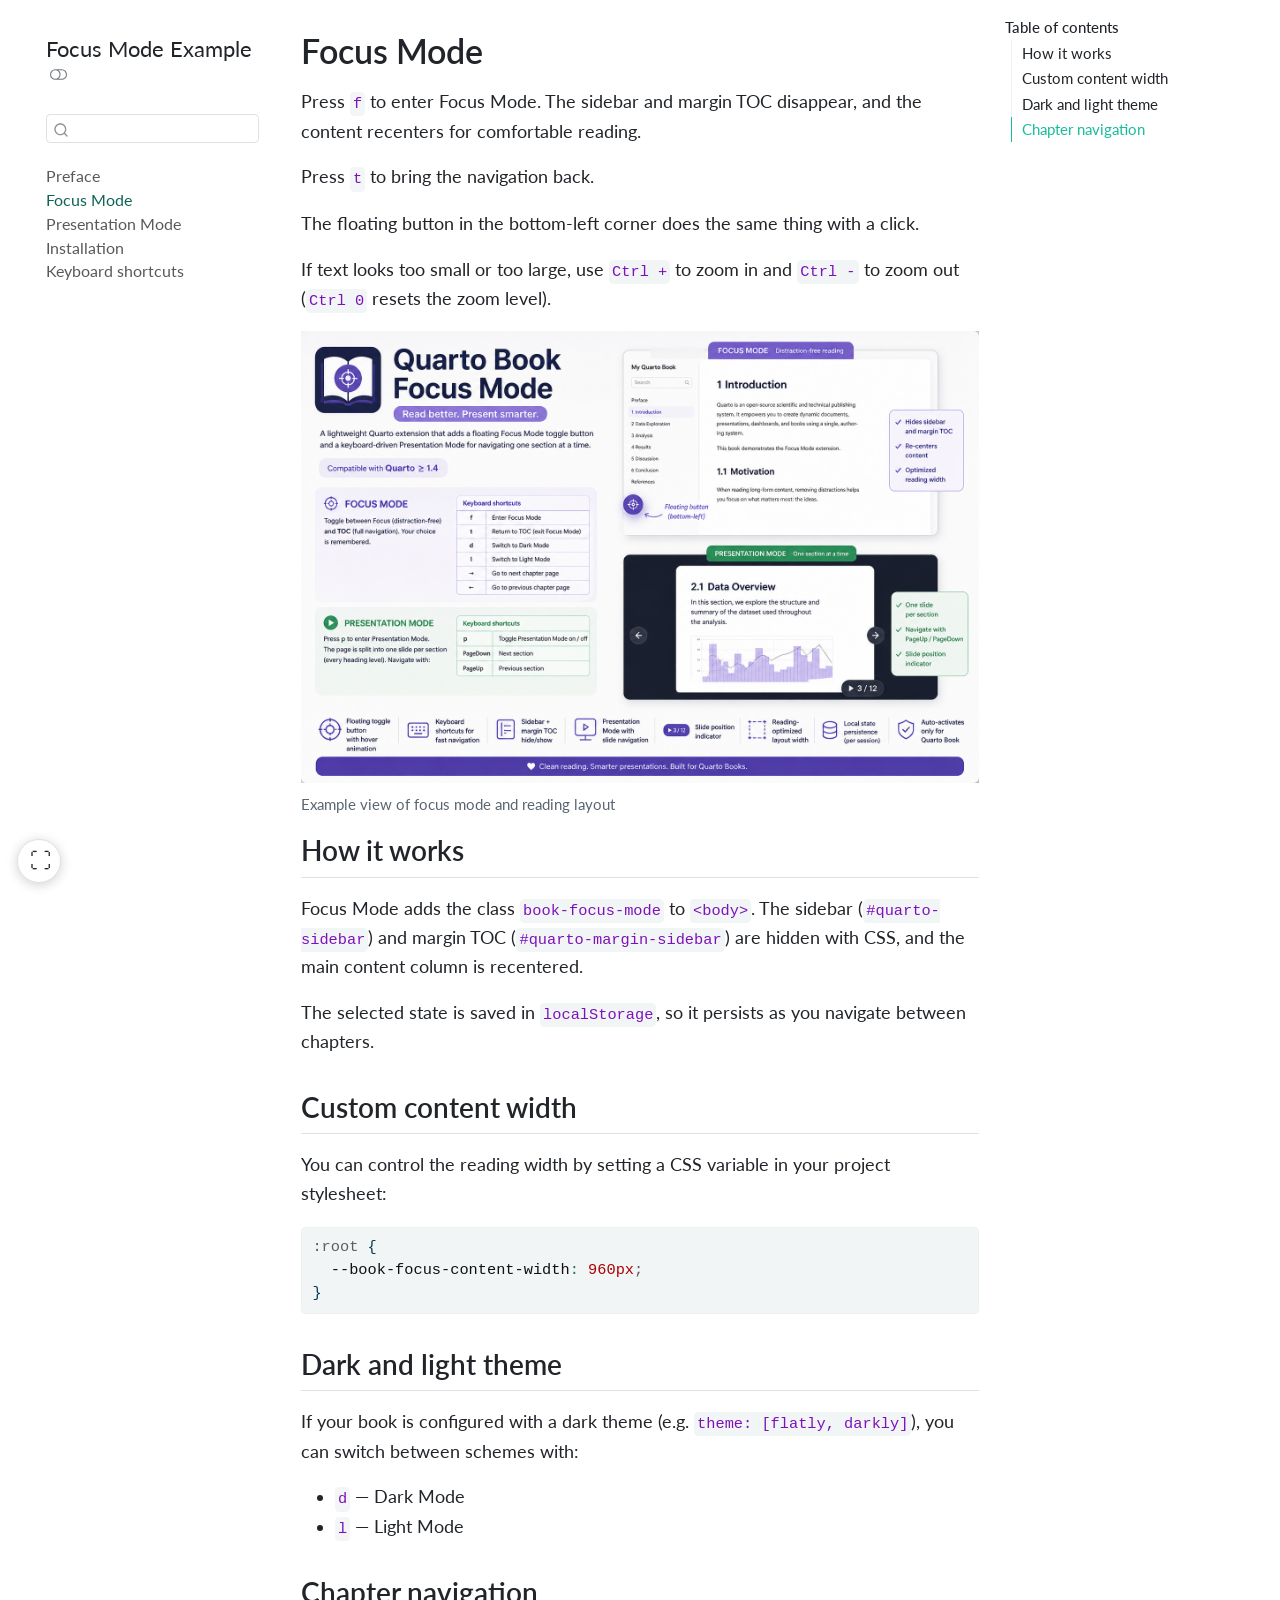
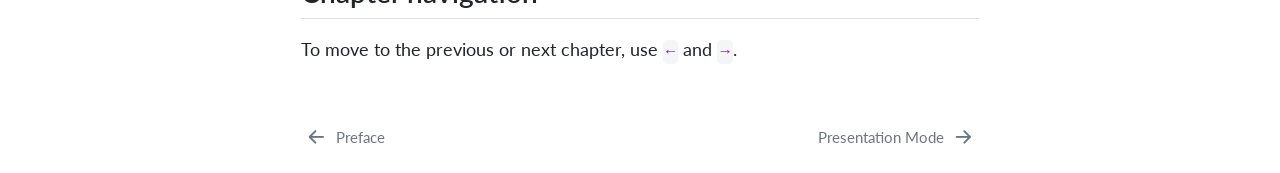
==== docs/chapter-01.html @ 320cc638 "docs" ====
<!DOCTYPE html>
<html xmlns="http://www.w3.org/1999/xhtml" lang="en" xml:lang="en"><head>

<meta charset="utf-8">
<meta name="generator" content="quarto-1.8.26">

<meta name="viewport" content="width=device-width, initial-scale=1.0, user-scalable=yes">


<title>Focus Mode – Focus Mode Example</title>
<style>
code{white-space: pre-wrap;}
span.smallcaps{font-variant: small-caps;}
div.columns{display: flex; gap: min(4vw, 1.5em);}
div.column{flex: auto; overflow-x: auto;}
div.hanging-indent{margin-left: 1.5em; text-indent: -1.5em;}
ul.task-list{list-style: none;}
ul.task-list li input[type="checkbox"] {
  width: 0.8em;
  margin: 0 0.8em 0.2em -1em; /* quarto-specific, see https://github.com/quarto-dev/quarto-cli/issues/4556 */ 
  vertical-align: middle;
}
/* CSS for syntax highlighting */
html { -webkit-text-size-adjust: 100%; }
pre > code.sourceCode { white-space: pre; position: relative; }
pre > code.sourceCode > span { display: inline-block; line-height: 1.25; }
pre > code.sourceCode > span:empty { height: 1.2em; }
.sourceCode { overflow: visible; }
code.sourceCode > span { color: inherit; text-decoration: inherit; }
div.sourceCode { margin: 1em 0; }
pre.sourceCode { margin: 0; }
@media screen {
div.sourceCode { overflow: auto; }
}
@media print {
pre > code.sourceCode { white-space: pre-wrap; }
pre > code.sourceCode > span { text-indent: -5em; padding-left: 5em; }
}
pre.numberSource code
  { counter-reset: source-line 0; }
pre.numberSource code > span
  { position: relative; left: -4em; counter-increment: source-line; }
pre.numberSource code > span > a:first-child::before
  { content: counter(source-line);
    position: relative; left: -1em; text-align: right; vertical-align: baseline;
    border: none; display: inline-block;
    -webkit-touch-callout: none; -webkit-user-select: none;
    -khtml-user-select: none; -moz-user-select: none;
    -ms-user-select: none; user-select: none;
    padding: 0 4px; width: 4em;
  }
pre.numberSource { margin-left: 3em;  padding-left: 4px; }
div.sourceCode
  {   }
@media screen {
pre > code.sourceCode > span > a:first-child::before { text-decoration: underline; }
}
</style>


<script src="site_libs/quarto-nav/quarto-nav.js"></script>
<script src="site_libs/quarto-nav/headroom.min.js"></script>
<script src="site_libs/clipboard/clipboard.min.js"></script>
<script src="site_libs/quarto-search/autocomplete.umd.js"></script>
<script src="site_libs/quarto-search/fuse.min.js"></script>
<script src="site_libs/quarto-search/quarto-search.js"></script>
<meta name="quarto:offset" content="./">
<link href="./chapter-02.html" rel="next">
<link href="./index.html" rel="prev">
<script src="site_libs/quarto-html/quarto.js" type="module"></script>
<script src="site_libs/quarto-html/tabsets/tabsets.js" type="module"></script>
<script src="site_libs/quarto-html/axe/axe-check.js" type="module"></script>
<script src="site_libs/quarto-html/popper.min.js"></script>
<script src="site_libs/quarto-html/tippy.umd.min.js"></script>
<script src="site_libs/quarto-html/anchor.min.js"></script>
<link href="site_libs/quarto-html/tippy.css" rel="stylesheet">
<link href="site_libs/quarto-html/quarto-syntax-highlighting-587c61ba64f3a5504c4d52d930310e48.css" rel="stylesheet" class="quarto-color-scheme" id="quarto-text-highlighting-styles">
<link href="site_libs/quarto-html/quarto-syntax-highlighting-dark-b758ccaa5987ceb1b75504551e579abf.css" rel="stylesheet" class="quarto-color-scheme quarto-color-alternate" id="quarto-text-highlighting-styles">
<link href="site_libs/quarto-html/quarto-syntax-highlighting-587c61ba64f3a5504c4d52d930310e48.css" rel="stylesheet" class="quarto-color-scheme-extra" id="quarto-text-highlighting-styles">
<script src="site_libs/bootstrap/bootstrap.min.js"></script>
<link href="site_libs/bootstrap/bootstrap-icons.css" rel="stylesheet">
<link href="site_libs/bootstrap/bootstrap-2641b481724464e61c86985d8c912b6f.min.css" rel="stylesheet" append-hash="true" class="quarto-color-scheme" id="quarto-bootstrap" data-mode="light">
<link href="site_libs/bootstrap/bootstrap-dark-4c6d65c679321d81af7ec8b61b1d5a24.min.css" rel="stylesheet" append-hash="true" class="quarto-color-scheme quarto-color-alternate" id="quarto-bootstrap" data-mode="dark">
<link href="site_libs/bootstrap/bootstrap-2641b481724464e61c86985d8c912b6f.min.css" rel="stylesheet" append-hash="true" class="quarto-color-scheme-extra" id="quarto-bootstrap" data-mode="light">
<script src="site_libs/quarto-contrib/focus-mode-1.0.0/focus-mode.js"></script>
<link href="site_libs/quarto-contrib/focus-mode-1.0.0/focus-mode.css" rel="stylesheet">
<script id="quarto-search-options" type="application/json">{
  "location": "sidebar",
  "copy-button": false,
  "collapse-after": 3,
  "panel-placement": "start",
  "type": "textbox",
  "limit": 50,
  "keyboard-shortcut": [
    "f",
    "/",
    "s"
  ],
  "show-item-context": false,
  "language": {
    "search-no-results-text": "No results",
    "search-matching-documents-text": "matching documents",
    "search-copy-link-title": "Copy link to search",
    "search-hide-matches-text": "Hide additional matches",
    "search-more-match-text": "more match in this document",
    "search-more-matches-text": "more matches in this document",
    "search-clear-button-title": "Clear",
    "search-text-placeholder": "",
    "search-detached-cancel-button-title": "Cancel",
    "search-submit-button-title": "Submit",
    "search-label": "Search"
  }
}</script>


</head>

<body class="nav-sidebar floating quarto-light"><script id="quarto-html-before-body" type="application/javascript">
    const toggleBodyColorMode = (bsSheetEl) => {
      const mode = bsSheetEl.getAttribute("data-mode");
      const bodyEl = window.document.querySelector("body");
      if (mode === "dark") {
        bodyEl.classList.add("quarto-dark");
        bodyEl.classList.remove("quarto-light");
      } else {
        bodyEl.classList.add("quarto-light");
        bodyEl.classList.remove("quarto-dark");
      }
    }
    const toggleBodyColorPrimary = () => {
      const bsSheetEl = window.document.querySelector("link#quarto-bootstrap:not([rel=disabled-stylesheet])");
      if (bsSheetEl) {
        toggleBodyColorMode(bsSheetEl);
      }
    }
    const setColorSchemeToggle = (alternate) => {
      const toggles = window.document.querySelectorAll('.quarto-color-scheme-toggle');
      for (let i=0; i < toggles.length; i++) {
        const toggle = toggles[i];
        if (toggle) {
          if (alternate) {
            toggle.classList.add("alternate");
          } else {
            toggle.classList.remove("alternate");
          }
        }
      }
    };
    const toggleColorMode = (alternate) => {
      // Switch the stylesheets
      const primaryStylesheets = window.document.querySelectorAll('link.quarto-color-scheme:not(.quarto-color-alternate)');
      const alternateStylesheets = window.document.querySelectorAll('link.quarto-color-scheme.quarto-color-alternate');
      manageTransitions('#quarto-margin-sidebar .nav-link', false);
      if (alternate) {
        // note: dark is layered on light, we don't disable primary!
        enableStylesheet(alternateStylesheets);
        for (const sheetNode of alternateStylesheets) {
          if (sheetNode.id === "quarto-bootstrap") {
            toggleBodyColorMode(sheetNode);
          }
        }
      } else {
        disableStylesheet(alternateStylesheets);
        enableStylesheet(primaryStylesheets)
        toggleBodyColorPrimary();
      }
      manageTransitions('#quarto-margin-sidebar .nav-link', true);
      // Switch the toggles
      setColorSchemeToggle(alternate)
      // Hack to workaround the fact that safari doesn't
      // properly recolor the scrollbar when toggling (#1455)
      if (navigator.userAgent.indexOf('Safari') > 0 && navigator.userAgent.indexOf('Chrome') == -1) {
        manageTransitions("body", false);
        window.scrollTo(0, 1);
        setTimeout(() => {
          window.scrollTo(0, 0);
          manageTransitions("body", true);
        }, 40);
      }
    }
    const disableStylesheet = (stylesheets) => {
      for (let i=0; i < stylesheets.length; i++) {
        const stylesheet = stylesheets[i];
        stylesheet.rel = 'disabled-stylesheet';
      }
    }
    const enableStylesheet = (stylesheets) => {
      for (let i=0; i < stylesheets.length; i++) {
        const stylesheet = stylesheets[i];
        if(stylesheet.rel !== 'stylesheet') { // for Chrome, which will still FOUC without this check
          stylesheet.rel = 'stylesheet';
        }
      }
    }
    const manageTransitions = (selector, allowTransitions) => {
      const els = window.document.querySelectorAll(selector);
      for (let i=0; i < els.length; i++) {
        const el = els[i];
        if (allowTransitions) {
          el.classList.remove('notransition');
        } else {
          el.classList.add('notransition');
        }
      }
    }
    const isFileUrl = () => {
      return window.location.protocol === 'file:';
    }
    const hasAlternateSentinel = () => {
      let styleSentinel = getColorSchemeSentinel();
      if (styleSentinel !== null) {
        return styleSentinel === "alternate";
      } else {
        return false;
      }
    }
    const setStyleSentinel = (alternate) => {
      const value = alternate ? "alternate" : "default";
      if (!isFileUrl()) {
        window.localStorage.setItem("quarto-color-scheme", value);
      } else {
        localAlternateSentinel = value;
      }
    }
    const getColorSchemeSentinel = () => {
      if (!isFileUrl()) {
        const storageValue = window.localStorage.getItem("quarto-color-scheme");
        return storageValue != null ? storageValue : localAlternateSentinel;
      } else {
        return localAlternateSentinel;
      }
    }
    const toggleGiscusIfUsed = (isAlternate, darkModeDefault) => {
      const baseTheme = document.querySelector('#giscus-base-theme')?.value ?? 'light';
      const alternateTheme = document.querySelector('#giscus-alt-theme')?.value ?? 'dark';
      let newTheme = '';
      if(authorPrefersDark) {
        newTheme = isAlternate ? baseTheme : alternateTheme;
      } else {
        newTheme = isAlternate ? alternateTheme : baseTheme;
      }
      const changeGiscusTheme = () => {
        // From: https://github.com/giscus/giscus/issues/336
        const sendMessage = (message) => {
          const iframe = document.querySelector('iframe.giscus-frame');
          if (!iframe) return;
          iframe.contentWindow.postMessage({ giscus: message }, 'https://giscus.app');
        }
        sendMessage({
          setConfig: {
            theme: newTheme
          }
        });
      }
      const isGiscussLoaded = window.document.querySelector('iframe.giscus-frame') !== null;
      if (isGiscussLoaded) {
        changeGiscusTheme();
      }
    };
    const authorPrefersDark = false;
    const darkModeDefault = authorPrefersDark;
      document.querySelector('link#quarto-text-highlighting-styles.quarto-color-scheme-extra').rel = 'disabled-stylesheet';
      document.querySelector('link#quarto-bootstrap.quarto-color-scheme-extra').rel = 'disabled-stylesheet';
    let localAlternateSentinel = darkModeDefault ? 'alternate' : 'default';
    // Dark / light mode switch
    window.quartoToggleColorScheme = () => {
      // Read the current dark / light value
      let toAlternate = !hasAlternateSentinel();
      toggleColorMode(toAlternate);
      setStyleSentinel(toAlternate);
      toggleGiscusIfUsed(toAlternate, darkModeDefault);
      window.dispatchEvent(new Event('resize'));
    };
    // Switch to dark mode if need be
    if (hasAlternateSentinel()) {
      toggleColorMode(true);
    } else {
      toggleColorMode(false);
    }
  </script>

<div id="quarto-search-results"></div>
  <header id="quarto-header" class="headroom fixed-top">
  <nav class="quarto-secondary-nav">
    <div class="container-fluid d-flex">
      <button type="button" class="quarto-btn-toggle btn" data-bs-toggle="collapse" role="button" data-bs-target=".quarto-sidebar-collapse-item" aria-controls="quarto-sidebar" aria-expanded="false" aria-label="Toggle sidebar navigation" onclick="if (window.quartoToggleHeadroom) { window.quartoToggleHeadroom(); }">
        <i class="bi bi-layout-text-sidebar-reverse"></i>
      </button>
        <nav class="quarto-page-breadcrumbs" aria-label="breadcrumb"><ol class="breadcrumb"><li class="breadcrumb-item"><a href="./chapter-01.html"><span class="chapter-title">Focus Mode</span></a></li></ol></nav>
        <a class="flex-grow-1" role="navigation" data-bs-toggle="collapse" data-bs-target=".quarto-sidebar-collapse-item" aria-controls="quarto-sidebar" aria-expanded="false" aria-label="Toggle sidebar navigation" onclick="if (window.quartoToggleHeadroom) { window.quartoToggleHeadroom(); }">      
        </a>
      <button type="button" class="btn quarto-search-button" aria-label="Search" onclick="window.quartoOpenSearch();">
        <i class="bi bi-search"></i>
      </button>
    </div>
  </nav>
</header>
<!-- content -->
<div id="quarto-content" class="quarto-container page-columns page-rows-contents page-layout-article">
<!-- sidebar -->
  <nav id="quarto-sidebar" class="sidebar collapse collapse-horizontal quarto-sidebar-collapse-item sidebar-navigation floating overflow-auto">
    <div class="pt-lg-2 mt-2 text-left sidebar-header">
    <div class="sidebar-title mb-0 py-0">
      <a href="./">Focus Mode Example</a> 
        <div class="sidebar-tools-main">
  <a href="" class="quarto-color-scheme-toggle quarto-navigation-tool  px-1" onclick="window.quartoToggleColorScheme(); return false;" title="Toggle dark mode"><i class="bi"></i></a>
</div>
    </div>
      </div>
        <div class="mt-2 flex-shrink-0 align-items-center">
        <div class="sidebar-search">
        <div id="quarto-search" class="" title="Search"></div>
        </div>
        </div>
    <div class="sidebar-menu-container"> 
    <ul class="list-unstyled mt-1">
        <li class="sidebar-item">
  <div class="sidebar-item-container"> 
  <a href="./index.html" class="sidebar-item-text sidebar-link"><span class="chapter-title">Preface</span></a>
  </div>
</li>
        <li class="sidebar-item">
  <div class="sidebar-item-container"> 
  <a href="./chapter-01.html" class="sidebar-item-text sidebar-link active"><span class="chapter-title">Focus Mode</span></a>
  </div>
</li>
        <li class="sidebar-item">
  <div class="sidebar-item-container"> 
  <a href="./chapter-02.html" class="sidebar-item-text sidebar-link"><span class="chapter-title">Presentation Mode</span></a>
  </div>
</li>
        <li class="sidebar-item">
  <div class="sidebar-item-container"> 
  <a href="./chapter-03.html" class="sidebar-item-text sidebar-link"><span class="chapter-title">Installation</span></a>
  </div>
</li>
        <li class="sidebar-item">
  <div class="sidebar-item-container"> 
  <a href="./chapter-04.html" class="sidebar-item-text sidebar-link"><span class="chapter-title">Keyboard shortcuts</span></a>
  </div>
</li>
    </ul>
    </div>
</nav>
<div id="quarto-sidebar-glass" class="quarto-sidebar-collapse-item" data-bs-toggle="collapse" data-bs-target=".quarto-sidebar-collapse-item"></div>
<!-- margin-sidebar -->
    <div id="quarto-margin-sidebar" class="sidebar margin-sidebar">
        <nav id="TOC" role="doc-toc" class="toc-active">
    <h2 id="toc-title">Table of contents</h2>
   
  <ul>
  <li><a href="#how-it-works" id="toc-how-it-works" class="nav-link active" data-scroll-target="#how-it-works">How it works</a></li>
  <li><a href="#custom-content-width" id="toc-custom-content-width" class="nav-link" data-scroll-target="#custom-content-width">Custom content width</a></li>
  <li><a href="#dark-and-light-theme" id="toc-dark-and-light-theme" class="nav-link" data-scroll-target="#dark-and-light-theme">Dark and light theme</a></li>
  <li><a href="#chapter-navigation" id="toc-chapter-navigation" class="nav-link" data-scroll-target="#chapter-navigation">Chapter navigation</a></li>
  </ul>
</nav>
    </div>
<!-- main -->
<main class="content" id="quarto-document-content">


<header id="title-block-header" class="quarto-title-block default">
<div class="quarto-title">
<h1 class="title"><span class="chapter-title">Focus Mode</span></h1>
</div>



<div class="quarto-title-meta">

    
  
    
  </div>
  


</header>


<p>Press <code>f</code> to enter Focus Mode. The sidebar and margin TOC disappear, and the content recenters for comfortable reading.</p>
<p>Press <code>t</code> to bring the navigation back.</p>
<p>The floating button in the bottom-left corner does the same thing with a click.</p>
<p>If text looks too small or too large, use <code>Ctrl +</code> to zoom in and <code>Ctrl -</code> to zoom out (<code>Ctrl 0</code> resets the zoom level).</p>
<div class="quarto-figure quarto-figure-center">
<figure class="figure">
<p><img src="images/image2.png" class="img-fluid figure-img"></p>
<figcaption>Example view of focus mode and reading layout</figcaption>
</figure>
</div>
<section id="how-it-works" class="level2">
<h2 class="anchored" data-anchor-id="how-it-works">How it works</h2>
<p>Focus Mode adds the class <code>book-focus-mode</code> to <code>&lt;body&gt;</code>. The sidebar (<code>#quarto-sidebar</code>) and margin TOC (<code>#quarto-margin-sidebar</code>) are hidden with CSS, and the main content column is recentered.</p>
<p>The selected state is saved in <code>localStorage</code>, so it persists as you navigate between chapters.</p>
</section>
<section id="custom-content-width" class="level2">
<h2 class="anchored" data-anchor-id="custom-content-width">Custom content width</h2>
<p>You can control the reading width by setting a CSS variable in your project stylesheet:</p>
<div class="code-copy-outer-scaffold"><div class="sourceCode" id="cb1"><pre class="sourceCode css code-with-copy"><code class="sourceCode css"><span id="cb1-1"><a href="#cb1-1" aria-hidden="true" tabindex="-1"></a><span class="in">:root</span> {</span>
<span id="cb1-2"><a href="#cb1-2" aria-hidden="true" tabindex="-1"></a>  <span class="va">--book-focus-content-width</span><span class="ch">:</span> <span class="dv">960</span><span class="dt">px</span><span class="op">;</span></span>
<span id="cb1-3"><a href="#cb1-3" aria-hidden="true" tabindex="-1"></a>}</span></code></pre></div><button title="Copy to Clipboard" class="code-copy-button"><i class="bi"></i></button></div>
</section>
<section id="dark-and-light-theme" class="level2">
<h2 class="anchored" data-anchor-id="dark-and-light-theme">Dark and light theme</h2>
<p>If your book is configured with a dark theme (e.g.&nbsp;<code>theme: [flatly, darkly]</code>), you can switch between schemes with:</p>
<ul>
<li><code>d</code> — Dark Mode</li>
<li><code>l</code> — Light Mode</li>
</ul>
</section>
<section id="chapter-navigation" class="level2">
<h2 class="anchored" data-anchor-id="chapter-navigation">Chapter navigation</h2>
<p>To move to the previous or next chapter, use <code>←</code> and <code>→</code>.</p>


</section>

</main> <!-- /main -->
<script id="quarto-html-after-body" type="application/javascript">
  window.document.addEventListener("DOMContentLoaded", function (event) {
    // Ensure there is a toggle, if there isn't float one in the top right
    if (window.document.querySelector('.quarto-color-scheme-toggle') === null) {
      const a = window.document.createElement('a');
      a.classList.add('top-right');
      a.classList.add('quarto-color-scheme-toggle');
      a.href = "";
      a.onclick = function() { try { window.quartoToggleColorScheme(); } catch {} return false; };
      const i = window.document.createElement("i");
      i.classList.add('bi');
      a.appendChild(i);
      window.document.body.appendChild(a);
    }
    setColorSchemeToggle(hasAlternateSentinel())
    const icon = "";
    const anchorJS = new window.AnchorJS();
    anchorJS.options = {
      placement: 'right',
      icon: icon
    };
    anchorJS.add('.anchored');
    const isCodeAnnotation = (el) => {
      for (const clz of el.classList) {
        if (clz.startsWith('code-annotation-')) {                     
          return true;
        }
      }
      return false;
    }
    const onCopySuccess = function(e) {
      // button target
      const button = e.trigger;
      // don't keep focus
      button.blur();
      // flash "checked"
      button.classList.add('code-copy-button-checked');
      var currentTitle = button.getAttribute("title");
      button.setAttribute("title", "Copied!");
      let tooltip;
      if (window.bootstrap) {
        button.setAttribute("data-bs-toggle", "tooltip");
        button.setAttribute("data-bs-placement", "left");
        button.setAttribute("data-bs-title", "Copied!");
        tooltip = new bootstrap.Tooltip(button, 
          { trigger: "manual", 
            customClass: "code-copy-button-tooltip",
            offset: [0, -8]});
        tooltip.show();    
      }
      setTimeout(function() {
        if (tooltip) {
          tooltip.hide();
          button.removeAttribute("data-bs-title");
          button.removeAttribute("data-bs-toggle");
          button.removeAttribute("data-bs-placement");
        }
        button.setAttribute("title", currentTitle);
        button.classList.remove('code-copy-button-checked');
      }, 1000);
      // clear code selection
      e.clearSelection();
    }
    const getTextToCopy = function(trigger) {
      const outerScaffold = trigger.parentElement.cloneNode(true);
      const codeEl = outerScaffold.querySelector('code');
      for (const childEl of codeEl.children) {
        if (isCodeAnnotation(childEl)) {
          childEl.remove();
        }
      }
      return codeEl.innerText;
    }
    const clipboard = new window.ClipboardJS('.code-copy-button:not([data-in-quarto-modal])', {
      text: getTextToCopy
    });
    clipboard.on('success', onCopySuccess);
    if (window.document.getElementById('quarto-embedded-source-code-modal')) {
      const clipboardModal = new window.ClipboardJS('.code-copy-button[data-in-quarto-modal]', {
        text: getTextToCopy,
        container: window.document.getElementById('quarto-embedded-source-code-modal')
      });
      clipboardModal.on('success', onCopySuccess);
    }
      var localhostRegex = new RegExp(/^(?:http|https):\/\/localhost\:?[0-9]*\//);
      var mailtoRegex = new RegExp(/^mailto:/);
        var filterRegex = new RegExp('/' + window.location.host + '/');
      var isInternal = (href) => {
          return filterRegex.test(href) || localhostRegex.test(href) || mailtoRegex.test(href);
      }
      // Inspect non-navigation links and adorn them if external
     var links = window.document.querySelectorAll('a[href]:not(.nav-link):not(.navbar-brand):not(.toc-action):not(.sidebar-link):not(.sidebar-item-toggle):not(.pagination-link):not(.no-external):not([aria-hidden]):not(.dropdown-item):not(.quarto-navigation-tool):not(.about-link)');
      for (var i=0; i<links.length; i++) {
        const link = links[i];
        if (!isInternal(link.href)) {
          // undo the damage that might have been done by quarto-nav.js in the case of
          // links that we want to consider external
          if (link.dataset.originalHref !== undefined) {
            link.href = link.dataset.originalHref;
          }
        }
      }
    function tippyHover(el, contentFn, onTriggerFn, onUntriggerFn) {
      const config = {
        allowHTML: true,
        maxWidth: 500,
        delay: 100,
        arrow: false,
        appendTo: function(el) {
            return el.parentElement;
        },
        interactive: true,
        interactiveBorder: 10,
        theme: 'quarto',
        placement: 'bottom-start',
      };
      if (contentFn) {
        config.content = contentFn;
      }
      if (onTriggerFn) {
        config.onTrigger = onTriggerFn;
      }
      if (onUntriggerFn) {
        config.onUntrigger = onUntriggerFn;
      }
      window.tippy(el, config); 
    }
    const noterefs = window.document.querySelectorAll('a[role="doc-noteref"]');
    for (var i=0; i<noterefs.length; i++) {
      const ref = noterefs[i];
      tippyHover(ref, function() {
        // use id or data attribute instead here
        let href = ref.getAttribute('data-footnote-href') || ref.getAttribute('href');
        try { href = new URL(href).hash; } catch {}
        const id = href.replace(/^#\/?/, "");
        const note = window.document.getElementById(id);
        if (note) {
          return note.innerHTML;
        } else {
          return "";
        }
      });
    }
    const xrefs = window.document.querySelectorAll('a.quarto-xref');
    const processXRef = (id, note) => {
      // Strip column container classes
      const stripColumnClz = (el) => {
        el.classList.remove("page-full", "page-columns");
        if (el.children) {
          for (const child of el.children) {
            stripColumnClz(child);
          }
        }
      }
      stripColumnClz(note)
      if (id === null || id.startsWith('sec-')) {
        // Special case sections, only their first couple elements
        const container = document.createElement("div");
        if (note.children && note.children.length > 2) {
          container.appendChild(note.children[0].cloneNode(true));
          for (let i = 1; i < note.children.length; i++) {
            const child = note.children[i];
            if (child.tagName === "P" && child.innerText === "") {
              continue;
            } else {
              container.appendChild(child.cloneNode(true));
              break;
            }
          }
          if (window.Quarto?.typesetMath) {
            window.Quarto.typesetMath(container);
          }
          return container.innerHTML
        } else {
          if (window.Quarto?.typesetMath) {
            window.Quarto.typesetMath(note);
          }
          return note.innerHTML;
        }
      } else {
        // Remove any anchor links if they are present
        const anchorLink = note.querySelector('a.anchorjs-link');
        if (anchorLink) {
          anchorLink.remove();
        }
        if (window.Quarto?.typesetMath) {
          window.Quarto.typesetMath(note);
        }
        if (note.classList.contains("callout")) {
          return note.outerHTML;
        } else {
          return note.innerHTML;
        }
      }
    }
    for (var i=0; i<xrefs.length; i++) {
      const xref = xrefs[i];
      tippyHover(xref, undefined, function(instance) {
        instance.disable();
        let url = xref.getAttribute('href');
        let hash = undefined; 
        if (url.startsWith('#')) {
          hash = url;
        } else {
          try { hash = new URL(url).hash; } catch {}
        }
        if (hash) {
          const id = hash.replace(/^#\/?/, "");
          const note = window.document.getElementById(id);
          if (note !== null) {
            try {
              const html = processXRef(id, note.cloneNode(true));
              instance.setContent(html);
            } finally {
              instance.enable();
              instance.show();
            }
          } else {
            // See if we can fetch this
            fetch(url.split('#')[0])
            .then(res => res.text())
            .then(html => {
              const parser = new DOMParser();
              const htmlDoc = parser.parseFromString(html, "text/html");
              const note = htmlDoc.getElementById(id);
              if (note !== null) {
                const html = processXRef(id, note);
                instance.setContent(html);
              } 
            }).finally(() => {
              instance.enable();
              instance.show();
            });
          }
        } else {
          // See if we can fetch a full url (with no hash to target)
          // This is a special case and we should probably do some content thinning / targeting
          fetch(url)
          .then(res => res.text())
          .then(html => {
            const parser = new DOMParser();
            const htmlDoc = parser.parseFromString(html, "text/html");
            const note = htmlDoc.querySelector('main.content');
            if (note !== null) {
              // This should only happen for chapter cross references
              // (since there is no id in the URL)
              // remove the first header
              if (note.children.length > 0 && note.children[0].tagName === "HEADER") {
                note.children[0].remove();
              }
              const html = processXRef(null, note);
              instance.setContent(html);
            } 
          }).finally(() => {
            instance.enable();
            instance.show();
          });
        }
      }, function(instance) {
      });
    }
        let selectedAnnoteEl;
        const selectorForAnnotation = ( cell, annotation) => {
          let cellAttr = 'data-code-cell="' + cell + '"';
          let lineAttr = 'data-code-annotation="' +  annotation + '"';
          const selector = 'span[' + cellAttr + '][' + lineAttr + ']';
          return selector;
        }
        const selectCodeLines = (annoteEl) => {
          const doc = window.document;
          const targetCell = annoteEl.getAttribute("data-target-cell");
          const targetAnnotation = annoteEl.getAttribute("data-target-annotation");
          const annoteSpan = window.document.querySelector(selectorForAnnotation(targetCell, targetAnnotation));
          const lines = annoteSpan.getAttribute("data-code-lines").split(",");
          const lineIds = lines.map((line) => {
            return targetCell + "-" + line;
          })
          let top = null;
          let height = null;
          let parent = null;
          if (lineIds.length > 0) {
              //compute the position of the single el (top and bottom and make a div)
              const el = window.document.getElementById(lineIds[0]);
              top = el.offsetTop;
              height = el.offsetHeight;
              parent = el.parentElement.parentElement;
            if (lineIds.length > 1) {
              const lastEl = window.document.getElementById(lineIds[lineIds.length - 1]);
              const bottom = lastEl.offsetTop + lastEl.offsetHeight;
              height = bottom - top;
            }
            if (top !== null && height !== null && parent !== null) {
              // cook up a div (if necessary) and position it 
              let div = window.document.getElementById("code-annotation-line-highlight");
              if (div === null) {
                div = window.document.createElement("div");
                div.setAttribute("id", "code-annotation-line-highlight");
                div.style.position = 'absolute';
                parent.appendChild(div);
              }
              div.style.top = top - 2 + "px";
              div.style.height = height + 4 + "px";
              div.style.left = 0;
              let gutterDiv = window.document.getElementById("code-annotation-line-highlight-gutter");
              if (gutterDiv === null) {
                gutterDiv = window.document.createElement("div");
                gutterDiv.setAttribute("id", "code-annotation-line-highlight-gutter");
                gutterDiv.style.position = 'absolute';
                const codeCell = window.document.getElementById(targetCell);
                const gutter = codeCell.querySelector('.code-annotation-gutter');
                gutter.appendChild(gutterDiv);
              }
              gutterDiv.style.top = top - 2 + "px";
              gutterDiv.style.height = height + 4 + "px";
            }
            selectedAnnoteEl = annoteEl;
          }
        };
        const unselectCodeLines = () => {
          const elementsIds = ["code-annotation-line-highlight", "code-annotation-line-highlight-gutter"];
          elementsIds.forEach((elId) => {
            const div = window.document.getElementById(elId);
            if (div) {
              div.remove();
            }
          });
          selectedAnnoteEl = undefined;
        };
          // Handle positioning of the toggle
      window.addEventListener(
        "resize",
        throttle(() => {
          elRect = undefined;
          if (selectedAnnoteEl) {
            selectCodeLines(selectedAnnoteEl);
          }
        }, 10)
      );
      function throttle(fn, ms) {
      let throttle = false;
      let timer;
        return (...args) => {
          if(!throttle) { // first call gets through
              fn.apply(this, args);
              throttle = true;
          } else { // all the others get throttled
              if(timer) clearTimeout(timer); // cancel #2
              timer = setTimeout(() => {
                fn.apply(this, args);
                timer = throttle = false;
              }, ms);
          }
        };
      }
        // Attach click handler to the DT
        const annoteDls = window.document.querySelectorAll('dt[data-target-cell]');
        for (const annoteDlNode of annoteDls) {
          annoteDlNode.addEventListener('click', (event) => {
            const clickedEl = event.target;
            if (clickedEl !== selectedAnnoteEl) {
              unselectCodeLines();
              const activeEl = window.document.querySelector('dt[data-target-cell].code-annotation-active');
              if (activeEl) {
                activeEl.classList.remove('code-annotation-active');
              }
              selectCodeLines(clickedEl);
              clickedEl.classList.add('code-annotation-active');
            } else {
              // Unselect the line
              unselectCodeLines();
              clickedEl.classList.remove('code-annotation-active');
            }
          });
        }
    const findCites = (el) => {
      const parentEl = el.parentElement;
      if (parentEl) {
        const cites = parentEl.dataset.cites;
        if (cites) {
          return {
            el,
            cites: cites.split(' ')
          };
        } else {
          return findCites(el.parentElement)
        }
      } else {
        return undefined;
      }
    };
    var bibliorefs = window.document.querySelectorAll('a[role="doc-biblioref"]');
    for (var i=0; i<bibliorefs.length; i++) {
      const ref = bibliorefs[i];
      const citeInfo = findCites(ref);
      if (citeInfo) {
        tippyHover(citeInfo.el, function() {
          var popup = window.document.createElement('div');
          citeInfo.cites.forEach(function(cite) {
            var citeDiv = window.document.createElement('div');
            citeDiv.classList.add('hanging-indent');
            citeDiv.classList.add('csl-entry');
            var biblioDiv = window.document.getElementById('ref-' + cite);
            if (biblioDiv) {
              citeDiv.innerHTML = biblioDiv.innerHTML;
            }
            popup.appendChild(citeDiv);
          });
          return popup.innerHTML;
        });
      }
    }
  });
  </script>
<nav class="page-navigation">
  <div class="nav-page nav-page-previous">
      <a href="./index.html" class="pagination-link" aria-label="Preface">
        <i class="bi bi-arrow-left-short"></i> <span class="nav-page-text"><span class="chapter-title">Preface</span></span>
      </a>          
  </div>
  <div class="nav-page nav-page-next">
      <a href="./chapter-02.html" class="pagination-link" aria-label="Presentation Mode">
        <span class="nav-page-text"><span class="chapter-title">Presentation Mode</span></span> <i class="bi bi-arrow-right-short"></i>
      </a>
  </div>
</nav>
</div> <!-- /content -->
<button id="book-focus-toggle" aria-label="Focus Mode" type="button">
  <span id="book-focus-icon" aria-hidden="true">⛶</span>
  <span id="book-focus-label">Focus Mode</span>
</button>

<div id="book-pres-progress"></div>

<div id="book-pres-indicator" aria-live="polite">
  <span id="book-pres-counter"></span>
</div>




</body></html>
---- docs/site_libs/quarto-html/tippy.css ----
.tippy-box[data-animation=fade][data-state=hidden]{opacity:0}[data-tippy-root]{max-width:calc(100vw - 10px)}.tippy-box{position:relative;background-color:#333;color:#fff;border-radius:4px;font-size:14px;line-height:1.4;white-space:normal;outline:0;transition-property:transform,visibility,opacity}.tippy-box[data-placement^=top]>.tippy-arrow{bottom:0}.tippy-box[data-placement^=top]>.tippy-arrow:before{bottom:-7px;left:0;border-width:8px 8px 0;border-top-color:initial;transform-origin:center top}.tippy-box[data-placement^=bottom]>.tippy-arrow{top:0}.tippy-box[data-placement^=bottom]>.tippy-arrow:before{top:-7px;left:0;border-width:0 8px 8px;border-bottom-color:initial;transform-origin:center bottom}.tippy-box[data-placement^=left]>.tippy-arrow{right:0}.tippy-box[data-placement^=left]>.tippy-arrow:before{border-width:8px 0 8px 8px;border-left-color:initial;right:-7px;transform-origin:center left}.tippy-box[data-placement^=right]>.tippy-arrow{left:0}.tippy-box[data-placement^=right]>.tippy-arrow:before{left:-7px;border-width:8px 8px 8px 0;border-right-color:initial;transform-origin:center right}.tippy-box[data-inertia][data-state=visible]{transition-timing-function:cubic-bezier(.54,1.5,.38,1.11)}.tippy-arrow{width:16px;height:16px;color:#333}.tippy-arrow:before{content:"";position:absolute;border-color:transparent;border-style:solid}.tippy-content{position:relative;padding:5px 9px;z-index:1}
---- docs/site_libs/quarto-html/quarto-syntax-highlighting-587c61ba64f3a5504c4d52d930310e48.css ----
/* quarto syntax highlight colors */
:root {
  --quarto-hl-ot-color: #003B4F;
  --quarto-hl-at-color: #657422;
  --quarto-hl-ss-color: #20794D;
  --quarto-hl-an-color: #5E5E5E;
  --quarto-hl-fu-color: #4758AB;
  --quarto-hl-st-color: #20794D;
  --quarto-hl-cf-color: #003B4F;
  --quarto-hl-op-color: #5E5E5E;
  --quarto-hl-er-color: #AD0000;
  --quarto-hl-bn-color: #AD0000;
  --quarto-hl-al-color: #AD0000;
  --quarto-hl-va-color: #111111;
  --quarto-hl-bu-color: inherit;
  --quarto-hl-ex-color: inherit;
  --quarto-hl-pp-color: #AD0000;
  --quarto-hl-in-color: #5E5E5E;
  --quarto-hl-vs-color: #20794D;
  --quarto-hl-wa-color: #5E5E5E;
  --quarto-hl-do-color: #5E5E5E;
  --quarto-hl-im-color: #00769E;
  --quarto-hl-ch-color: #20794D;
  --quarto-hl-dt-color: #AD0000;
  --quarto-hl-fl-color: #AD0000;
  --quarto-hl-co-color: #5E5E5E;
  --quarto-hl-cv-color: #5E5E5E;
  --quarto-hl-cn-color: #8f5902;
  --quarto-hl-sc-color: #5E5E5E;
  --quarto-hl-dv-color: #AD0000;
  --quarto-hl-kw-color: #003B4F;
}

/* other quarto variables */
:root {
  --quarto-font-monospace: SFMono-Regular, Menlo, Monaco, Consolas, "Liberation Mono", "Courier New", monospace;
}

/* syntax highlight based on Pandoc's rules */
pre > code.sourceCode > span {
  color: #003B4F;
}

code.sourceCode > span {
  color: #003B4F;
}

div.sourceCode,
div.sourceCode pre.sourceCode {
  color: #003B4F;
}

/* Normal */
code span {
  color: #003B4F;
}

/* Alert */
code span.al {
  color: #AD0000;
  font-style: inherit;
}

/* Annotation */
code span.an {
  color: #5E5E5E;
  font-style: inherit;
}

/* Attribute */
code span.at {
  color: #657422;
  font-style: inherit;
}

/* BaseN */
code span.bn {
  color: #AD0000;
  font-style: inherit;
}

/* BuiltIn */
code span.bu {
  font-style: inherit;
}

/* ControlFlow */
code span.cf {
  color: #003B4F;
  font-weight: bold;
  font-style: inherit;
}

/* Char */
code span.ch {
  color: #20794D;
  font-style: inherit;
}

/* Constant */
code span.cn {
  color: #8f5902;
  font-style: inherit;
}

/* Comment */
code span.co {
  color: #5E5E5E;
  font-style: inherit;
}

/* CommentVar */
code span.cv {
  color: #5E5E5E;
  font-style: italic;
}

/* Documentation */
code span.do {
  color: #5E5E5E;
  font-style: italic;
}

/* DataType */
code span.dt {
  color: #AD0000;
  font-style: inherit;
}

/* DecVal */
code span.dv {
  color: #AD0000;
  font-style: inherit;
}

/* Error */
code span.er {
  color: #AD0000;
  font-style: inherit;
}

/* Extension */
code span.ex {
  font-style: inherit;
}

/* Float */
code span.fl {
  color: #AD0000;
  font-style: inherit;
}

/* Function */
code span.fu {
  color: #4758AB;
  font-style: inherit;
}

/* Import */
code span.im {
  color: #00769E;
  font-style: inherit;
}

/* Information */
code span.in {
  color: #5E5E5E;
  font-style: inherit;
}

/* Keyword */
code span.kw {
  color: #003B4F;
  font-weight: bold;
  font-style: inherit;
}

/* Operator */
code span.op {
  color: #5E5E5E;
  font-style: inherit;
}

/* Other */
code span.ot {
  color: #003B4F;
  font-style: inherit;
}

/* Preprocessor */
code span.pp {
  color: #AD0000;
  font-style: inherit;
}

/* SpecialChar */
code span.sc {
  color: #5E5E5E;
  font-style: inherit;
}

/* SpecialString */
code span.ss {
  color: #20794D;
  font-style: inherit;
}

/* String */
code span.st {
  color: #20794D;
  font-style: inherit;
}

/* Variable */
code span.va {
  color: #111111;
  font-style: inherit;
}

/* VerbatimString */
code span.vs {
  color: #20794D;
  font-style: inherit;
}

/* Warning */
code span.wa {
  color: #5E5E5E;
  font-style: italic;
}

.prevent-inlining {
  content: "</";
}

/*# sourceMappingURL=2dce1cc6c82594539e1579de68416b47.css.map */
---- docs/site_libs/quarto-html/quarto-syntax-highlighting-dark-b758ccaa5987ceb1b75504551e579abf.css ----
/* quarto syntax highlight colors */
:root {
  --quarto-hl-al-color: #f07178;
  --quarto-hl-an-color: #d4d0ab;
  --quarto-hl-at-color: #00e0e0;
  --quarto-hl-bn-color: #d4d0ab;
  --quarto-hl-bu-color: #abe338;
  --quarto-hl-ch-color: #abe338;
  --quarto-hl-co-color: #f8f8f2;
  --quarto-hl-cv-color: #ffd700;
  --quarto-hl-cn-color: #ffd700;
  --quarto-hl-cf-color: #ffa07a;
  --quarto-hl-dt-color: #ffa07a;
  --quarto-hl-dv-color: #d4d0ab;
  --quarto-hl-do-color: #f8f8f2;
  --quarto-hl-er-color: #f07178;
  --quarto-hl-ex-color: #00e0e0;
  --quarto-hl-fl-color: #d4d0ab;
  --quarto-hl-fu-color: #ffa07a;
  --quarto-hl-im-color: #abe338;
  --quarto-hl-in-color: #d4d0ab;
  --quarto-hl-kw-color: #ffa07a;
  --quarto-hl-op-color: #ffa07a;
  --quarto-hl-ot-color: #00e0e0;
  --quarto-hl-pp-color: #dcc6e0;
  --quarto-hl-re-color: #00e0e0;
  --quarto-hl-sc-color: #abe338;
  --quarto-hl-ss-color: #abe338;
  --quarto-hl-st-color: #abe338;
  --quarto-hl-va-color: #00e0e0;
  --quarto-hl-vs-color: #abe338;
  --quarto-hl-wa-color: #dcc6e0;
}

/* other quarto variables */
:root {
  --quarto-font-monospace: SFMono-Regular, Menlo, Monaco, Consolas, "Liberation Mono", "Courier New", monospace;
}

/* syntax highlight based on Pandoc's rules */
pre > code.sourceCode > span {
  color: #f8f8f2;
}

code.sourceCode > span {
  color: #f8f8f2;
}

div.sourceCode,
div.sourceCode pre.sourceCode {
  color: #f8f8f2;
}

/* Normal */
code span {
  color: #f8f8f2;
}

/* Alert */
code span.al {
  color: #f07178;
}

/* Annotation */
code span.an {
  color: #d4d0ab;
}

/* Attribute */
code span.at {
  color: #00e0e0;
}

/* BaseN */
code span.bn {
  color: #d4d0ab;
}

/* BuiltIn */
code span.bu {
  color: #abe338;
}

/* ControlFlow */
code span.cf {
  font-weight: bold;
  color: #ffa07a;
}

/* Char */
code span.ch {
  color: #abe338;
}

/* Constant */
code span.cn {
  color: #ffd700;
}

/* Comment */
code span.co {
  font-style: italic;
  color: #f8f8f2;
}

/* CommentVar */
code span.cv {
  color: #ffd700;
}

/* Documentation */
code span.do {
  color: #f8f8f2;
}

/* DataType */
code span.dt {
  color: #ffa07a;
}

/* DecVal */
code span.dv {
  color: #d4d0ab;
}

/* Error */
code span.er {
  color: #f07178;
  text-decoration: underline;
}

/* Extension */
code span.ex {
  font-weight: bold;
  color: #00e0e0;
}

/* Float */
code span.fl {
  color: #d4d0ab;
}

/* Function */
code span.fu {
  color: #ffa07a;
}

/* Import */
code span.im {
  color: #abe338;
}

/* Information */
code span.in {
  color: #d4d0ab;
}

/* Keyword */
code span.kw {
  font-weight: bold;
  color: #ffa07a;
}

/* Operator */
code span.op {
  color: #ffa07a;
}

/* Other */
code span.ot {
  color: #00e0e0;
}

/* Preprocessor */
code span.pp {
  color: #dcc6e0;
}

/* RegionMarker */
code span.re {
  background-color: #f8f8f2;
  color: #00e0e0;
}

/* SpecialChar */
code span.sc {
  color: #abe338;
}

/* SpecialString */
code span.ss {
  color: #abe338;
}

/* String */
code span.st {
  color: #abe338;
}

/* Variable */
code span.va {
  color: #00e0e0;
}

/* VerbatimString */
code span.vs {
  color: #abe338;
}

/* Warning */
code span.wa {
  color: #dcc6e0;
}

.prevent-inlining {
  content: "</";
}

/*# sourceMappingURL=6c091f0476edacc1e88d089996040f32.css.map */
---- docs/site_libs/quarto-html/quarto-syntax-highlighting-587c61ba64f3a5504c4d52d930310e48.css ----
/* quarto syntax highlight colors */
:root {
  --quarto-hl-ot-color: #003B4F;
  --quarto-hl-at-color: #657422;
  --quarto-hl-ss-color: #20794D;
  --quarto-hl-an-color: #5E5E5E;
  --quarto-hl-fu-color: #4758AB;
  --quarto-hl-st-color: #20794D;
  --quarto-hl-cf-color: #003B4F;
  --quarto-hl-op-color: #5E5E5E;
  --quarto-hl-er-color: #AD0000;
  --quarto-hl-bn-color: #AD0000;
  --quarto-hl-al-color: #AD0000;
  --quarto-hl-va-color: #111111;
  --quarto-hl-bu-color: inherit;
  --quarto-hl-ex-color: inherit;
  --quarto-hl-pp-color: #AD0000;
  --quarto-hl-in-color: #5E5E5E;
  --quarto-hl-vs-color: #20794D;
  --quarto-hl-wa-color: #5E5E5E;
  --quarto-hl-do-color: #5E5E5E;
  --quarto-hl-im-color: #00769E;
  --quarto-hl-ch-color: #20794D;
  --quarto-hl-dt-color: #AD0000;
  --quarto-hl-fl-color: #AD0000;
  --quarto-hl-co-color: #5E5E5E;
  --quarto-hl-cv-color: #5E5E5E;
  --quarto-hl-cn-color: #8f5902;
  --quarto-hl-sc-color: #5E5E5E;
  --quarto-hl-dv-color: #AD0000;
  --quarto-hl-kw-color: #003B4F;
}

/* other quarto variables */
:root {
  --quarto-font-monospace: SFMono-Regular, Menlo, Monaco, Consolas, "Liberation Mono", "Courier New", monospace;
}

/* syntax highlight based on Pandoc's rules */
pre > code.sourceCode > span {
  color: #003B4F;
}

code.sourceCode > span {
  color: #003B4F;
}

div.sourceCode,
div.sourceCode pre.sourceCode {
  color: #003B4F;
}

/* Normal */
code span {
  color: #003B4F;
}

/* Alert */
code span.al {
  color: #AD0000;
  font-style: inherit;
}

/* Annotation */
code span.an {
  color: #5E5E5E;
  font-style: inherit;
}

/* Attribute */
code span.at {
  color: #657422;
  font-style: inherit;
}

/* BaseN */
code span.bn {
  color: #AD0000;
  font-style: inherit;
}

/* BuiltIn */
code span.bu {
  font-style: inherit;
}

/* ControlFlow */
code span.cf {
  color: #003B4F;
  font-weight: bold;
  font-style: inherit;
}

/* Char */
code span.ch {
  color: #20794D;
  font-style: inherit;
}

/* Constant */
code span.cn {
  color: #8f5902;
  font-style: inherit;
}

/* Comment */
code span.co {
  color: #5E5E5E;
  font-style: inherit;
}

/* CommentVar */
code span.cv {
  color: #5E5E5E;
  font-style: italic;
}

/* Documentation */
code span.do {
  color: #5E5E5E;
  font-style: italic;
}

/* DataType */
code span.dt {
  color: #AD0000;
  font-style: inherit;
}

/* DecVal */
code span.dv {
  color: #AD0000;
  font-style: inherit;
}

/* Error */
code span.er {
  color: #AD0000;
  font-style: inherit;
}

/* Extension */
code span.ex {
  font-style: inherit;
}

/* Float */
code span.fl {
  color: #AD0000;
  font-style: inherit;
}

/* Function */
code span.fu {
  color: #4758AB;
  font-style: inherit;
}

/* Import */
code span.im {
  color: #00769E;
  font-style: inherit;
}

/* Information */
code span.in {
  color: #5E5E5E;
  font-style: inherit;
}

/* Keyword */
code span.kw {
  color: #003B4F;
  font-weight: bold;
  font-style: inherit;
}

/* Operator */
code span.op {
  color: #5E5E5E;
  font-style: inherit;
}

/* Other */
code span.ot {
  color: #003B4F;
  font-style: inherit;
}

/* Preprocessor */
code span.pp {
  color: #AD0000;
  font-style: inherit;
}

/* SpecialChar */
code span.sc {
  color: #5E5E5E;
  font-style: inherit;
}

/* SpecialString */
code span.ss {
  color: #20794D;
  font-style: inherit;
}

/* String */
code span.st {
  color: #20794D;
  font-style: inherit;
}

/* Variable */
code span.va {
  color: #111111;
  font-style: inherit;
}

/* VerbatimString */
code span.vs {
  color: #20794D;
  font-style: inherit;
}

/* Warning */
code span.wa {
  color: #5E5E5E;
  font-style: italic;
}

.prevent-inlining {
  content: "</";
}

/*# sourceMappingURL=2dce1cc6c82594539e1579de68416b47.css.map */
---- docs/site_libs/quarto-contrib/focus-mode-1.0.0/focus-mode.css ----
/* ── Focus Mode button ── */
#book-focus-toggle {
  position: fixed;
  left: 1rem;
  bottom: 1rem;
  z-index: 9999;

  height: 44px;
  min-width: 44px;
  width: 44px;

  border-radius: 999px;
  border: 1px solid var(--bs-border-color);
  background: var(--bs-body-bg);
  color: var(--bs-body-color);

  display: inline-flex;
  align-items: center;
  justify-content: flex-start;

  overflow: hidden;
  white-space: nowrap;
  cursor: pointer;

  font-size: 0.95rem;
  box-shadow: 0 2px 12px rgba(0,0,0,.18);
  padding: 0;

  transition: padding .22s ease, transform .15s ease, box-shadow .2s ease;
}

#book-focus-toggle:hover {
  width: auto;
  padding-right: .9rem;
  box-shadow: 0 3px 14px rgba(0,0,0,.25);
  transform: scale(1.03);
}

#book-focus-icon {
  width: 44px;
  height: 44px;
  display: inline-flex;
  align-items: center;
  justify-content: center;
  font-size: 1.25rem;
  flex-shrink: 0;
}

#book-focus-label {
  opacity: 0;
  margin-left: .15rem;
  transition: opacity .18s ease;
}

#book-focus-toggle:hover #book-focus-label {
  opacity: 1;
}

/* ── Focus mode: hide Quarto book navigation ── */
body.book-focus-mode #quarto-sidebar,
body.book-focus-mode #quarto-margin-sidebar,
body.book-focus-mode nav#TOC {
  display: none !important;
}

body.book-focus-mode #quarto-content {
  display: block !important;
}

body.book-focus-mode main.content {
  max-width: var(--book-focus-content-width, 920px);
  margin-left: auto !important;
  margin-right: auto !important;
}

/* Reading comfort */
#quarto-document-content {
  line-height: 1.65;
  font-size: 1.03rem;
}

/* ── Presentation mode ── */

/* Non-prelude: hide everything not on the current section path */
body.book-presentation-mode:not(.pres-prelude) #quarto-document-content > *:not(.pres-current):not(.pres-ancestor) {
  display: none !important;
}

/* Prelude: hide all sections, keep title/intro visible */
body.book-presentation-mode.pres-prelude #quarto-document-content > section[class*="level"] {
  display: none !important;
}

/* Show current section and ancestor sections */
body.book-presentation-mode .pres-current,
body.book-presentation-mode .pres-ancestor {
  display: block !important;
}

/* Inside ancestor sections: hide non-section children (headings, paragraphs, etc.)
   so only the path to the current section is visible */
body.book-presentation-mode .pres-ancestor > :not(section) {
  display: none !important;
}

/* Inside ancestor sections: hide sibling sections that are not on the path */
body.book-presentation-mode .pres-ancestor > section[class*="level"]:not(.pres-current):not(.pres-ancestor) {
  display: none !important;
}

/* For level2+ current sections: hide their nested subsections */
body.book-presentation-mode .pres-current:not(.level1) > section[class*="level"] {
  display: none !important;
}

/* ── Presentation progress bar (bottom, full width) ── */
#book-pres-progress {
  position: fixed;
  bottom: 0;
  left: 0;
  height: 3px;
  width: 0%;
  background: var(--bs-primary, #0d6efd);
  z-index: 10000;
  display: none;
  transition: width 0.35s ease;
  pointer-events: none;
}

body.book-presentation-mode #book-pres-progress {
  display: block;
}

/* ── Presentation indicator (bottom-right, visible only when active) ── */
#book-pres-indicator {
  position: fixed;
  bottom: 1rem;
  right: 1rem;
  z-index: 9999;

  display: none;
  align-items: center;
  gap: 0.3rem;
  padding: 0 0.65rem 0 0.5rem;
  height: 28px;

  border-radius: 999px;
  border: 1px solid var(--bs-border-color);
  background: var(--bs-body-bg);
  color: var(--bs-body-color);
  box-shadow: 0 2px 8px rgba(0,0,0,.15);

  font-size: 0.72rem;
  font-family: monospace;
  opacity: 0.75;
  -webkit-user-select: none;
  user-select: none;
  pointer-events: none;
}

body.book-presentation-mode #book-pres-indicator {
  display: inline-flex;
}
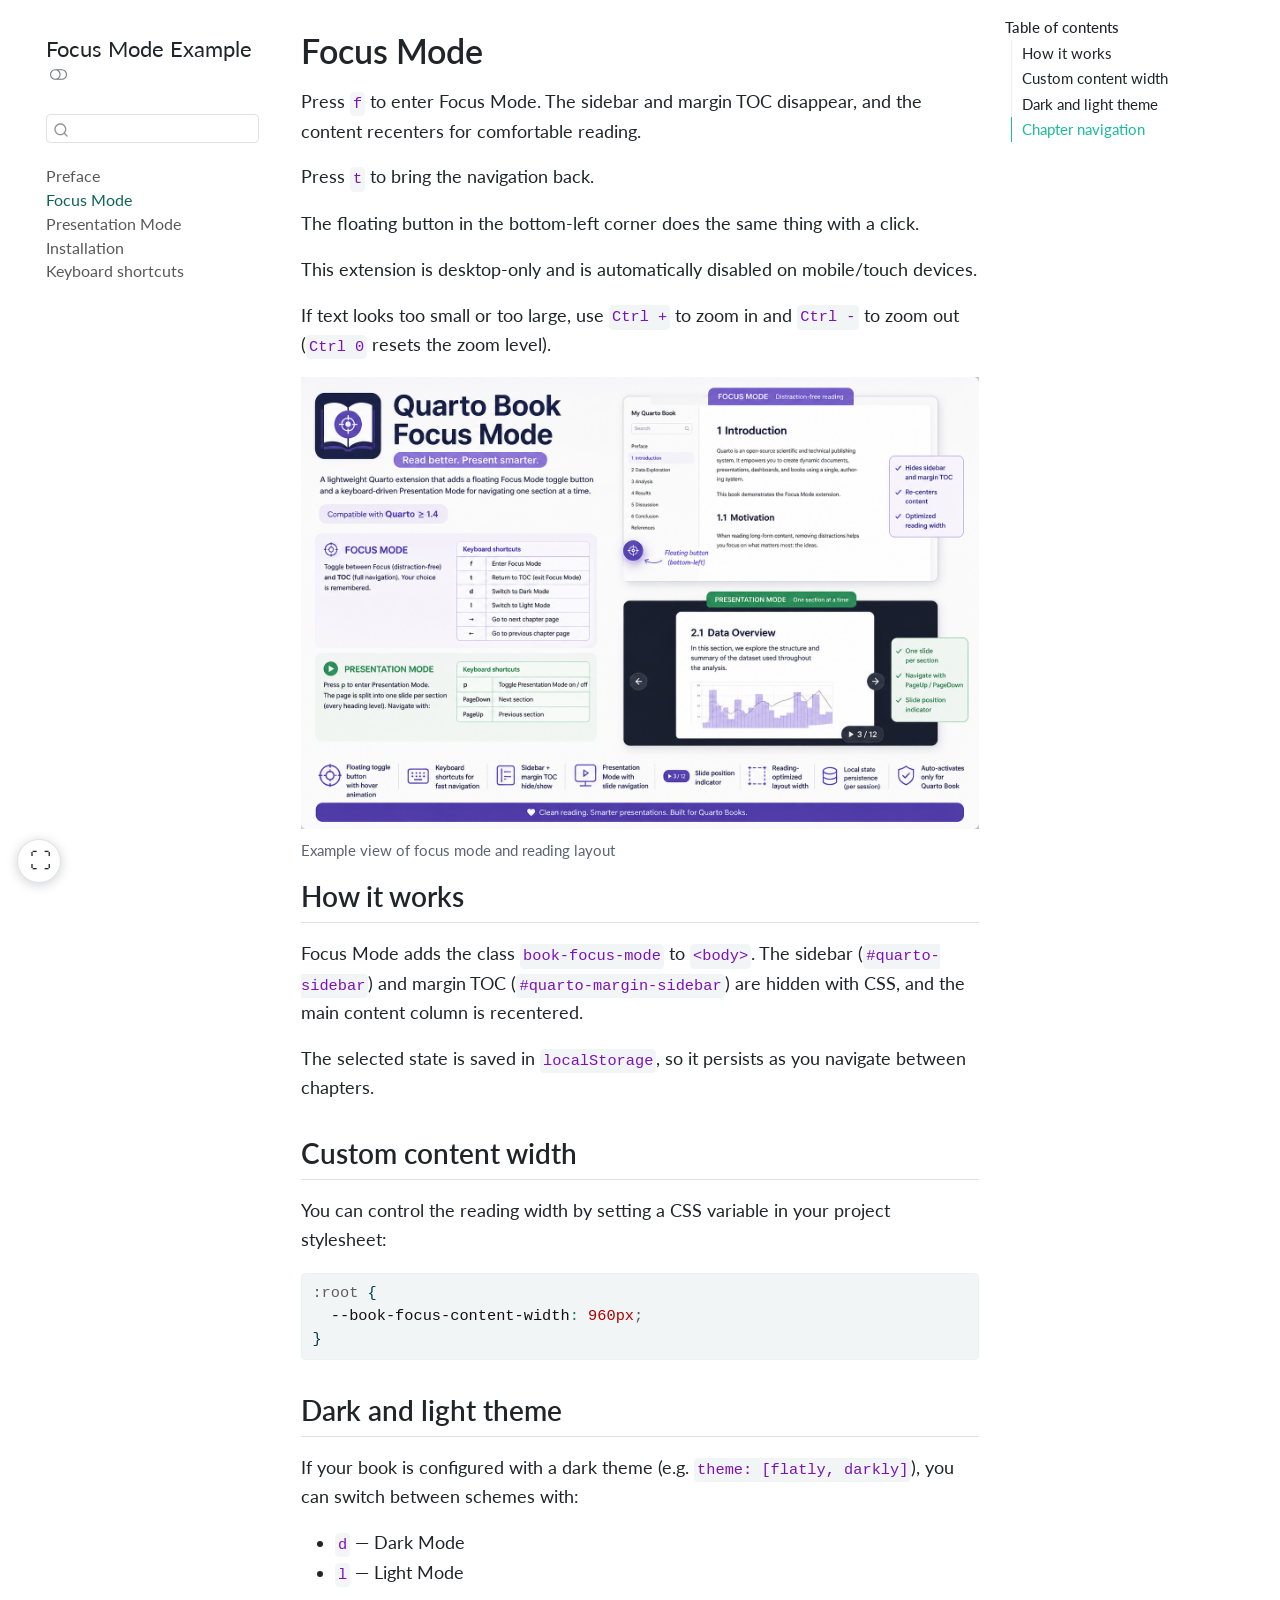
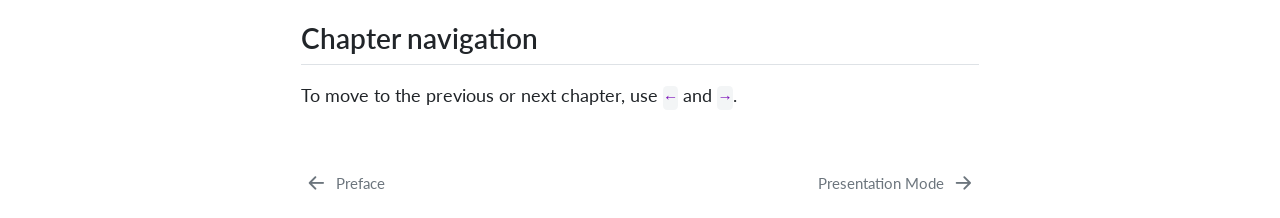
==== commit effbae30: "desktop only Co-authored-by: Copilot <copilot@github.com>" ====
--- a/docs/chapter-01.html
+++ b/docs/chapter-01.html
@@ -382,6 +382,7 @@
 <p>Press <code>f</code> to enter Focus Mode. The sidebar and margin TOC disappear, and the content recenters for comfortable reading.</p>
 <p>Press <code>t</code> to bring the navigation back.</p>
 <p>The floating button in the bottom-left corner does the same thing with a click.</p>
+<p>This extension is desktop-only and is automatically disabled on mobile/touch devices.</p>
 <p>If text looks too small or too large, use <code>Ctrl +</code> to zoom in and <code>Ctrl -</code> to zoom out (<code>Ctrl 0</code> resets the zoom level).</p>
 <div class="quarto-figure quarto-figure-center">
 <figure class="figure">
@@ -843,16 +844,6 @@
   </div>
 </nav>
 </div> <!-- /content -->
-<button id="book-focus-toggle" aria-label="Focus Mode" type="button">
-  <span id="book-focus-icon" aria-hidden="true">⛶</span>
-  <span id="book-focus-label">Focus Mode</span>
-</button>
-
-<div id="book-pres-progress"></div>
-
-<div id="book-pres-indicator" aria-live="polite">
-  <span id="book-pres-counter"></span>
-</div>
 
 
 
--- a/docs/site_libs/quarto-contrib/focus-mode-1.0.0/focus-mode.css
+++ b/docs/site_libs/quarto-contrib/focus-mode-1.0.0/focus-mode.css
@@ -121,14 +121,23 @@
   height: 3px;
   width: 0%;
   background: var(--bs-primary, #0d6efd);
+  background-image: linear-gradient(90deg, rgba(255,255,255,0.08) 0%, rgba(255,255,255,0.35) 100%);
+  box-shadow: 0 0 10px rgba(13,110,253,0.35);
   z-index: 10000;
   display: none;
-  transition: width 0.35s ease;
+  transition: width 0.5s cubic-bezier(0.22, 1, 0.36, 1);
+  will-change: width;
   pointer-events: none;
 }
 
 body.book-presentation-mode #book-pres-progress {
   display: block;
+}
+
+@media (prefers-reduced-motion: reduce) {
+  #book-pres-progress {
+    transition: none;
+  }
 }
 
 /* ── Presentation indicator (bottom-right, visible only when active) ── */
@@ -161,3 +170,12 @@
 body.book-presentation-mode #book-pres-indicator {
   display: inline-flex;
 }
+
+/* ── Desktop-only: hide all UI on touch/mobile devices ── */
+@media not all and (hover: hover) and (pointer: fine) {
+  #book-focus-toggle,
+  #book-pres-progress,
+  #book-pres-indicator {
+    display: none !important;
+  }
+}
